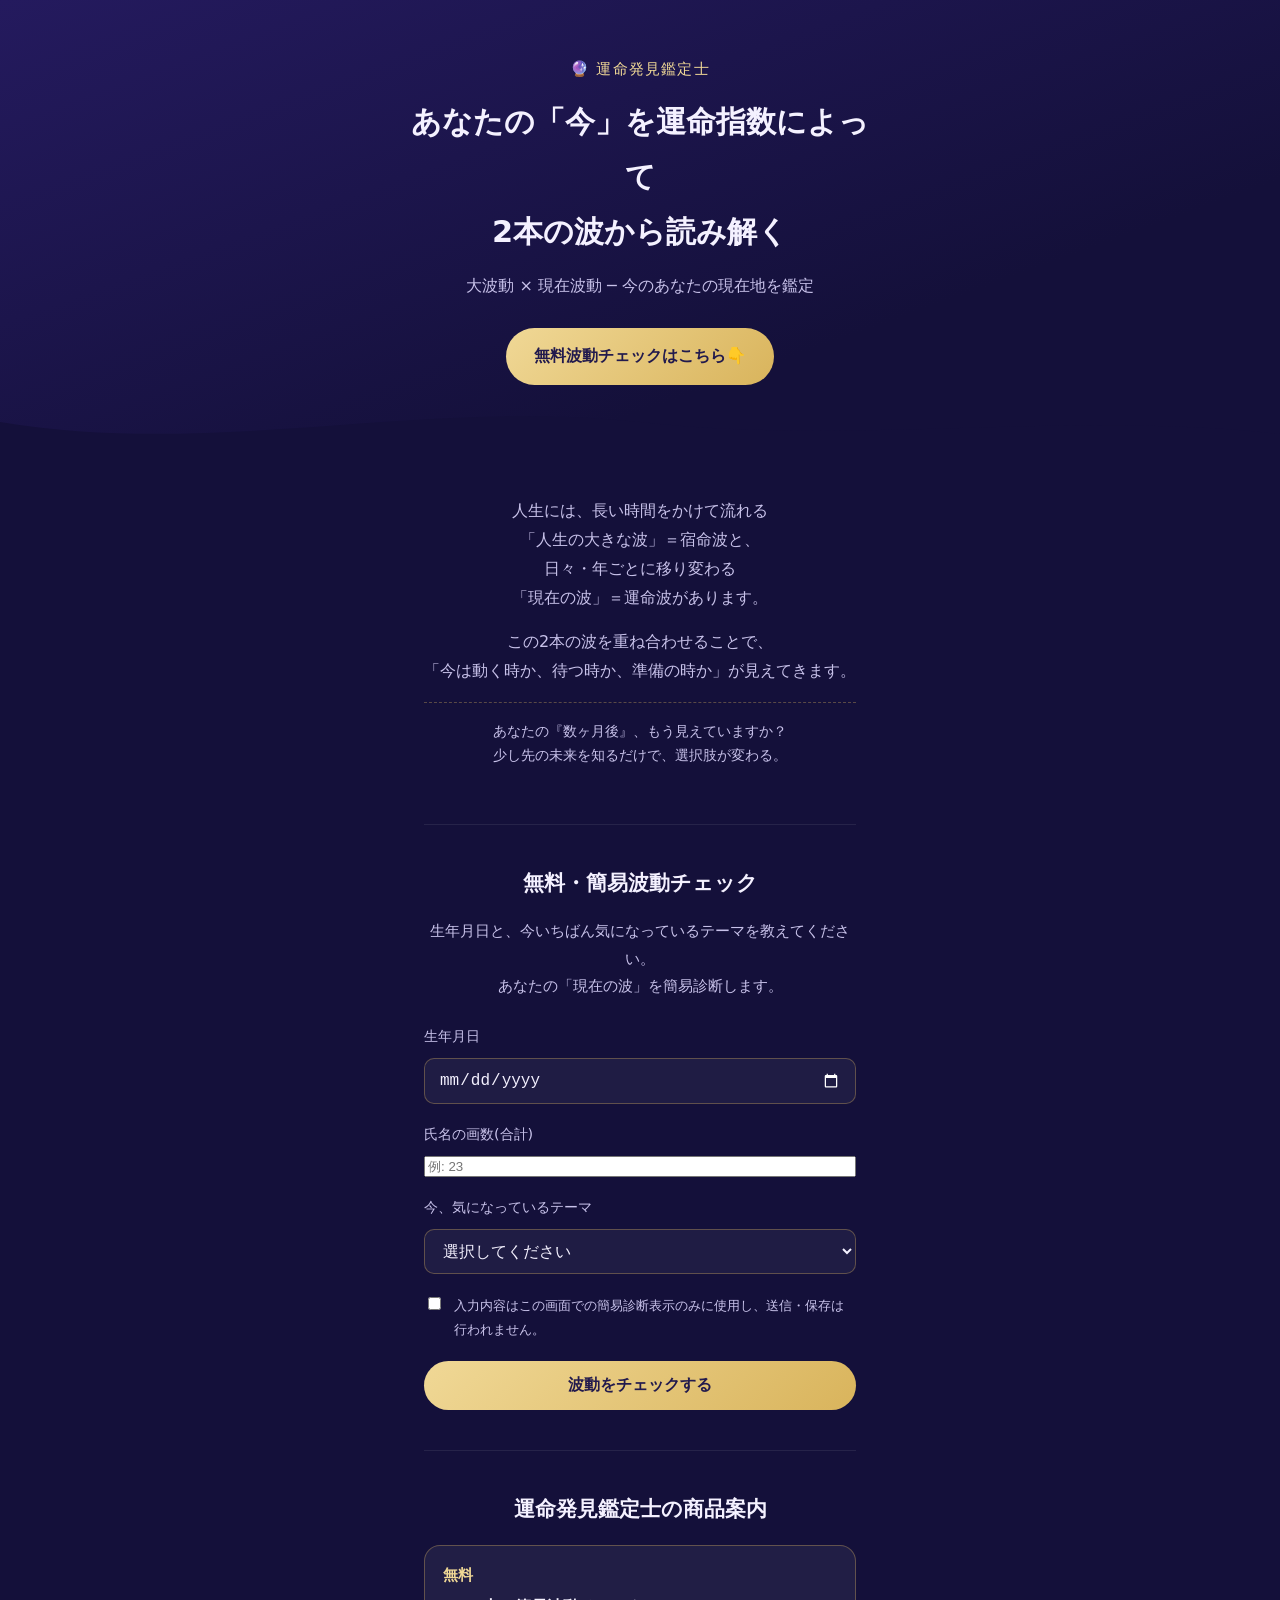
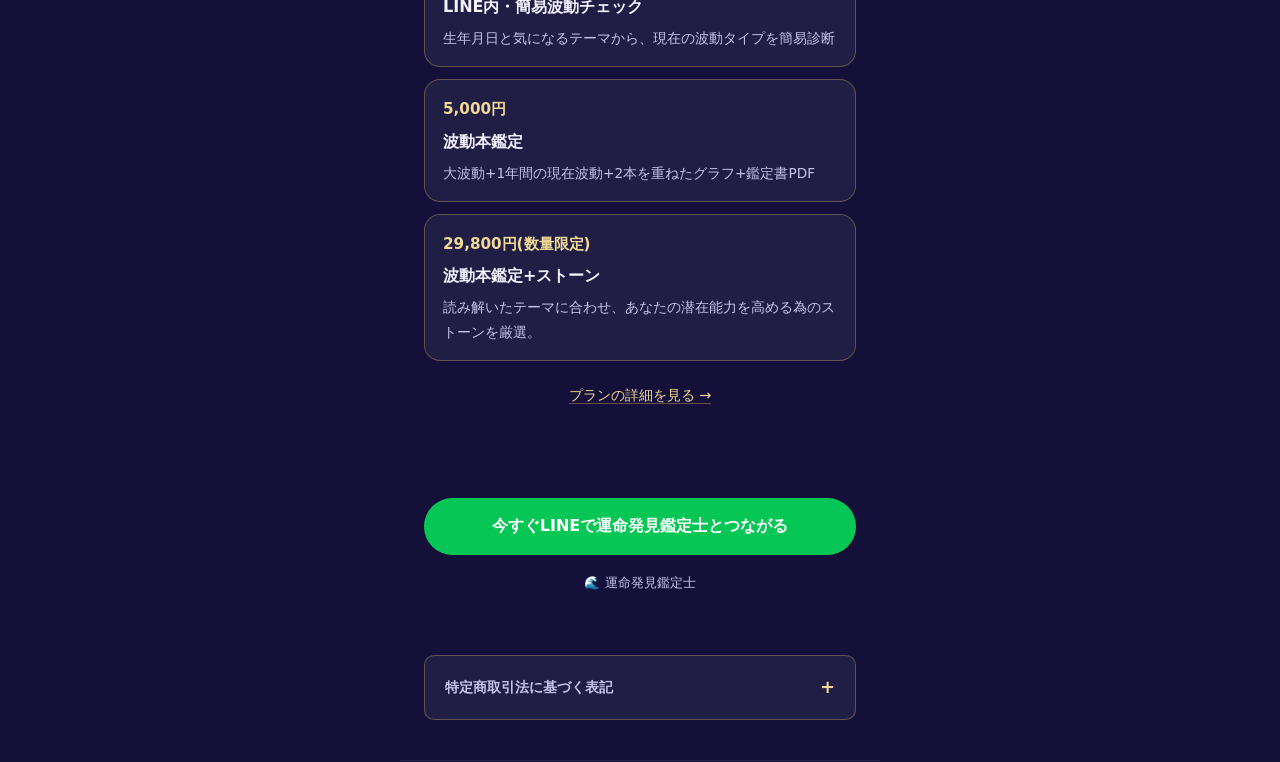
==== web/index.html @ 616922be "ヒーロー見出しに「運命指数によって」を追加 Co-Authored-By: Claude Sonnet 5 <noreply@anthropic.com> Claude-Session: https:" ====
<!DOCTYPE html>
<html lang="ja">
<head>
<meta charset="UTF-8">
<meta name="viewport" content="width=device-width, initial-scale=1, viewport-fit=cover">
<title>運命発見鑑定士 | 無料・簡易波動チェック</title>
<meta name="description" content="あなたの人生には、大きな波と現在の波があります。2本の波を重ねて、今のあなたの現在地とタイミングを読み解く「運命発見鑑定士」。まずは無料の簡易波動チェックから。">
<meta property="og:title" content="運命発見鑑定士 | あなたの「今」を2本の波から読み解く">
<meta property="og:description" content="無料の簡易波動チェックはこちら。生年月日と気になっているテーマを入力するだけ。">
<meta property="og:type" content="website">
<link rel="stylesheet" href="style.css">
</head>
<body>

<header class="hero">
  <div class="hero-inner">
    <p class="eyebrow">🔮 運命発見鑑定士</p>
    <h1>あなたの「今」を運命指数によって<br>2本の波から読み解く</h1>
    <p class="lead">大波動 × 現在波動 ─ 今のあなたの現在地を鑑定</p>
    <a class="btn btn-primary" href="#check">無料波動チェックはこちら👇</a>
  </div>
  <svg class="wave-divider" viewBox="0 0 1440 100" preserveAspectRatio="none" aria-hidden="true">
    <path d="M0,40 C240,100 480,0 720,40 C960,80 1200,20 1440,60 L1440,100 L0,100 Z"></path>
  </svg>
</header>

<main>
  <section class="intro">
    <p>
      人生には、長い時間をかけて流れる<br>
      「人生の大きな波」＝宿命波と、<br>
      日々・年ごとに移り変わる<br>
      「現在の波」＝運命波があります。
    </p>
    <p>
      この2本の波を重ね合わせることで、<br>
      「今は動く時か、待つ時か、準備の時か」が見えてきます。
    </p>
    <p class="policy-note">
      あなたの『数ヶ月後』、もう見えていますか？<br>
      少し先の未来を知るだけで、選択肢が変わる。
    </p>
  </section>

  <section class="check-form" id="check">
    <h2>無料・簡易波動チェック</h2>
    <p class="note">
      生年月日と、今いちばん気になっているテーマを教えてください。<br>
      あなたの「現在の波」を簡易診断します。
    </p>

    <form id="waveForm" novalidate>
      <div class="field">
        <label for="birthdate">生年月日</label>
        <input type="date" id="birthdate" name="birthdate" required>
      </div>

      <div class="field">
        <label for="nameStrokes">氏名の画数(合計)</label>
        <input type="number" id="nameStrokes" name="nameStrokes" min="1" max="99" placeholder="例: 23" required>
      </div>

      <div class="field">
        <label for="theme">今、気になっているテーマ</label>
        <select id="theme" name="theme" required>
          <option value="" disabled selected>選択してください</option>
          <option value="work">仕事</option>
          <option value="money">お金</option>
          <option value="love">恋愛・結婚</option>
          <option value="relationship">人間関係</option>
          <option value="independence">独立・起業</option>
          <option value="health">健康</option>
          <option value="other">その他</option>
        </select>
      </div>

      <label class="consent">
        <input type="checkbox" id="consent" required>
        <span>入力内容はこの画面での簡易診断表示のみに使用し、送信・保存は行われません。</span>
      </label>

      <button type="submit" class="btn btn-primary btn-block">波動をチェックする</button>
    </form>

    <p class="error" id="formError" role="alert" hidden>生年月日・氏名の画数の入力とチェック欄の同意をお願いします。</p>
  </section>

  <section class="result" id="result" hidden aria-live="polite">
    <p class="result-eyebrow">あなたは現在</p>
    <h2 id="resultType">—</h2>
    <p class="result-eyebrow">の影響が強く出ています</p>
    <p id="resultDesc" class="result-desc"></p>
    <p id="resultTheme" class="result-theme"></p>

    <p class="disclaimer">
      これは簡易診断です。未来を断定するものではなく、あくまで現在地を考えるための目安としてご活用ください。<br>
      「人生の大きな波」と「現在の波」を重ねた本格鑑定は、LINEでご案内しています。
    </p>

    <a class="btn btn-line" id="lineCtaResult" href="https://lin.ee/XP9l7Ii" target="_blank" rel="noopener">
      LINEで本鑑定を見る・友だち追加
    </a>
  </section>

  <section class="steps">
    <h2>運命発見鑑定士の商品案内</h2>
    <ol class="step-list">
      <li>
        <span class="step-price">無料</span>
        <span class="step-title">LINE内・簡易波動チェック</span>
        <span class="step-desc">生年月日と気になるテーマから、現在の波動タイプを簡易診断</span>
      </li>
      <li>
        <span class="step-price">5,000円</span>
        <span class="step-title">波動本鑑定</span>
        <span class="step-desc">大波動+1年間の現在波動+2本を重ねたグラフ+鑑定書PDF</span>
      </li>
      <li>
        <span class="step-price">29,800円(数量限定)</span>
        <span class="step-title">波動本鑑定+ストーン</span>
        <span class="step-desc">読み解いたテーマに合わせ、あなたの潜在能力を高める為のストーンを厳選。</span>
      </li>
    </ol>
    <p class="steps-more"><a href="plans.html">プランの詳細を見る →</a></p>
  </section>
</main>

<footer>
  <a class="btn btn-line btn-block" href="https://lin.ee/XP9l7Ii" target="_blank" rel="noopener">
    今すぐLINEで運命発見鑑定士とつながる
  </a>
  <p class="copyright">🌊 運命発見鑑定士</p>
</footer>

<!-- ===== 特定商取引法に基づく表記 ===== -->
<section class="legal-notice" id="tokushoho">
  <details class="legal-details">
    <summary>特定商取引法に基づく表記</summary>
    <dl class="legal-list">
      <div class="legal-row">
        <dt>販売事業者</dt>
        <dd>運命発見鑑定士 長尾頼昭(運営統括責任者)</dd>
      </div>
      <div class="legal-row">
        <dt>所在地</dt>
        <dd>〒107-0062 東京都港区南青山3丁目1番36号 青山丸竹ビル6F</dd>
      </div>
      <div class="legal-row">
        <dt>運営統括責任者</dt>
        <dd>長尾 頼昭</dd>
      </div>
      <div class="legal-row">
        <dt>電話番号</dt>
        <dd>請求があった場合に遅滞なく開示いたします。</dd>
      </div>
      <div class="legal-row">
        <dt>メールアドレス</dt>
        <dd>ardeur3695@gmail.com</dd>
      </div>
      <div class="legal-row">
        <dt>販売価格</dt>
        <dd>各商品ページに記載(表示価格は消費税込み)</dd>
      </div>
      <div class="legal-row">
        <dt>商品代金以外の必要料金</dt>
        <dd>銀行振込手数料(振込の場合)、インターネット接続料金その他の通信料金はお客様のご負担となります。</dd>
      </div>
      <div class="legal-row">
        <dt>お支払い方法</dt>
        <dd>クレジットカード決済、銀行振込 など</dd>
      </div>
      <div class="legal-row">
        <dt>引渡し時期</dt>
        <dd>決済完了後、または個別鑑定・ストーンの手配完了後、準備でき次第順次提供いたします。</dd>
      </div>
      <div class="legal-row">
        <dt>返品・キャンセルについて</dt>
        <dd>デジタルコンテンツおよびオーダーメイドの個別鑑定・ストーンの性質上、購入後のキャンセル・返品・返金はお受けしておりません。</dd>
      </div>
      <div class="legal-row">
        <dt>効果に関する注意事項</dt>
        <dd>
          本サービス(鑑定・ストーン等)は、統計学・占術等を参考にした独自のメソッドに基づくものであり、効果・効能を保証するものではありません。<br><br>
          鑑定結果やストーンの効果には個人差があり、すべての方に同じ結果や変化を保証するものではございません。<br><br>
          本サービスは医療行為、法律相談、投資助言等の専門的な助言に代わるものではなく、健康・金銭・人間関係等に関する重要な意思決定は、必ずご自身の判断と責任において行っていただきますようお願いいたします。
        </dd>
      </div>
    </dl>
  </details>
</section>

<script src="script.js"></script>
</body>
</html>
---- web/style.css ----
:root {
  --color-bg-deep: #14103a;
  --color-bg-mid: #241a5e;
  --color-gold: #d9b45c;
  --color-gold-light: #f0d896;
  --color-text: #f4f1ff;
  --color-text-dim: #c8c2ea;
  --color-line: #06c755;
  --color-card: rgba(255, 255, 255, 0.06);
  --color-card-border: rgba(217, 180, 92, 0.35);
  --radius: 16px;
  --max-width: 480px;
  font-size: 16px;
}

* {
  box-sizing: border-box;
}

body {
  margin: 0;
  font-family: "Hiragino Sans", "Yu Gothic", "Noto Sans JP", system-ui, sans-serif;
  background: var(--color-bg-deep);
  color: var(--color-text);
  line-height: 1.8;
}

img, svg {
  max-width: 100%;
  display: block;
}

/* ---------- Hero ---------- */

.hero {
  position: relative;
  background: linear-gradient(160deg, var(--color-bg-mid) 0%, var(--color-bg-deep) 70%);
  padding: 56px 24px 72px;
  text-align: center;
  overflow: hidden;
}

.hero-inner {
  max-width: var(--max-width);
  margin: 0 auto;
}

.eyebrow {
  letter-spacing: 0.08em;
  color: var(--color-gold-light);
  font-size: 0.95rem;
  margin: 0 0 12px;
}

.hero h1 {
  font-size: 1.9rem;
  margin: 0 0 12px;
  font-weight: 700;
}

.hero .lead {
  color: var(--color-text-dim);
  margin: 0 0 28px;
  font-size: 1rem;
}

.wave-divider {
  position: absolute;
  bottom: -1px;
  left: 0;
  width: 100%;
  height: 60px;
  fill: var(--color-bg-deep);
}

/* ---------- Buttons ---------- */

.btn {
  display: inline-block;
  padding: 14px 28px;
  border-radius: 999px;
  font-weight: 600;
  text-decoration: none;
  border: none;
  cursor: pointer;
  font-size: 1rem;
  transition: transform 0.15s ease, opacity 0.15s ease;
}

.btn:active {
  transform: scale(0.97);
}

.btn-block {
  display: block;
  width: 100%;
  text-align: center;
}

.btn-primary {
  background: linear-gradient(135deg, var(--color-gold-light), var(--color-gold));
  color: #221a4d;
}

.btn-line {
  background: var(--color-line);
  color: #fff;
}

/* ---------- Sections (shared) ---------- */

main {
  max-width: var(--max-width);
  margin: 0 auto;
  padding: 0 24px;
}

section {
  padding: 40px 0;
  border-bottom: 1px solid rgba(255, 255, 255, 0.08);
}

section:last-child {
  border-bottom: none;
}

h2 {
  font-size: 1.3rem;
  margin: 0 0 16px;
  text-align: center;
}

.intro p {
  text-align: center;
  color: var(--color-text-dim);
  margin: 0 0 16px;
}

.policy-note {
  margin-top: 24px;
  font-size: 0.85rem;
  color: var(--color-gold-light);
  text-align: center;
  border-top: 1px dashed var(--color-card-border);
  padding-top: 16px;
}

/* ---------- Form ---------- */

.check-form .note {
  text-align: center;
  color: var(--color-text-dim);
  font-size: 0.95rem;
  margin-bottom: 24px;
}

.field {
  margin-bottom: 18px;
  display: flex;
  flex-direction: column;
  gap: 8px;
}

label {
  font-size: 0.9rem;
  color: var(--color-text-dim);
}

input[type="date"],
select {
  padding: 12px 14px;
  border-radius: 10px;
  border: 1px solid var(--color-card-border);
  background: rgba(255, 255, 255, 0.05);
  color: var(--color-text);
  font-size: 1rem;
  width: 100%;
}

input[type="date"]::-webkit-calendar-picker-indicator {
  filter: invert(1);
}

.consent {
  display: flex;
  align-items: flex-start;
  gap: 10px;
  font-size: 0.82rem;
  color: var(--color-text-dim);
  margin: 20px 0;
}

.consent input {
  margin-top: 3px;
}

.error {
  color: #ff9d9d;
  text-align: center;
  font-size: 0.85rem;
  margin-top: 12px;
}

/* ---------- Result ---------- */

.result {
  text-align: center;
  background: var(--color-card);
  border: 1px solid var(--color-card-border);
  border-radius: var(--radius);
  padding: 32px 20px;
}

.result-eyebrow {
  margin: 0;
  color: var(--color-text-dim);
  font-size: 0.95rem;
}

#resultType {
  margin: 4px 0;
  font-size: 2rem;
  color: var(--color-gold-light);
}

.result-desc {
  color: var(--color-text);
  margin: 16px 0;
}

.result-theme {
  color: var(--color-text-dim);
  font-size: 0.9rem;
  margin-bottom: 20px;
}

.disclaimer {
  font-size: 0.8rem;
  color: var(--color-text-dim);
  margin: 20px 0 24px;
  text-align: left;
}

/* ---------- Product steps ---------- */

.step-list {
  list-style: none;
  margin: 0;
  padding: 0;
  display: flex;
  flex-direction: column;
  gap: 12px;
}

.step-list li {
  background: var(--color-card);
  border: 1px solid var(--color-card-border);
  border-radius: var(--radius);
  padding: 16px 18px;
  display: flex;
  flex-direction: column;
  gap: 4px;
}

.step-price {
  color: var(--color-gold-light);
  font-weight: 700;
  font-size: 0.95rem;
}

.step-title {
  font-weight: 600;
}

.step-desc {
  color: var(--color-text-dim);
  font-size: 0.85rem;
}

.steps-more {
  text-align: center;
  margin-top: 20px;
}

.steps-more a {
  color: var(--color-gold-light);
  text-decoration: none;
  font-size: 0.9rem;
  border-bottom: 1px solid rgba(217, 180, 92, 0.4);
}

/* ---------- Footer ---------- */

footer {
  max-width: var(--max-width);
  margin: 0 auto;
  padding: 32px 24px 48px;
  text-align: center;
}

.copyright {
  margin-top: 16px;
  color: var(--color-text-dim);
  font-size: 0.8rem;
}

/* ---------- Legal Notice (特定商取引法に基づく表記) ---------- */

.legal-notice {
  max-width: var(--max-width);
  margin: 0 auto;
  padding: 0 24px 40px;
}

.legal-details {
  background: var(--color-card);
  border: 1px solid var(--color-card-border);
  border-radius: 10px;
  padding: 16px 20px;
}

.legal-details summary {
  cursor: pointer;
  font-weight: 700;
  font-size: 0.85rem;
  list-style: none;
  color: var(--color-text-dim);
  display: flex;
  justify-content: space-between;
  align-items: center;
}

.legal-details summary::-webkit-details-marker {
  display: none;
}

.legal-details summary::after {
  content: "+";
  color: var(--color-gold-light);
  font-size: 1.1rem;
  margin-left: 12px;
  transition: transform 0.2s ease;
}

.legal-details[open] summary::after {
  transform: rotate(45deg);
}

.legal-list {
  margin: 16px 0 0;
  border-top: 1px dashed var(--color-card-border);
  padding-top: 16px;
}

.legal-row {
  padding: 8px 0;
  font-size: 0.8rem;
}

.legal-row + .legal-row {
  border-top: 1px solid rgba(255, 255, 255, 0.06);
}

.legal-row dt {
  color: var(--color-gold-light);
  font-weight: 700;
  margin-bottom: 2px;
}

.legal-row dd {
  margin: 0;
  color: var(--color-text-dim);
}

/* ---------- Dark/light aware (page is intentionally single dark theme) ---------- */
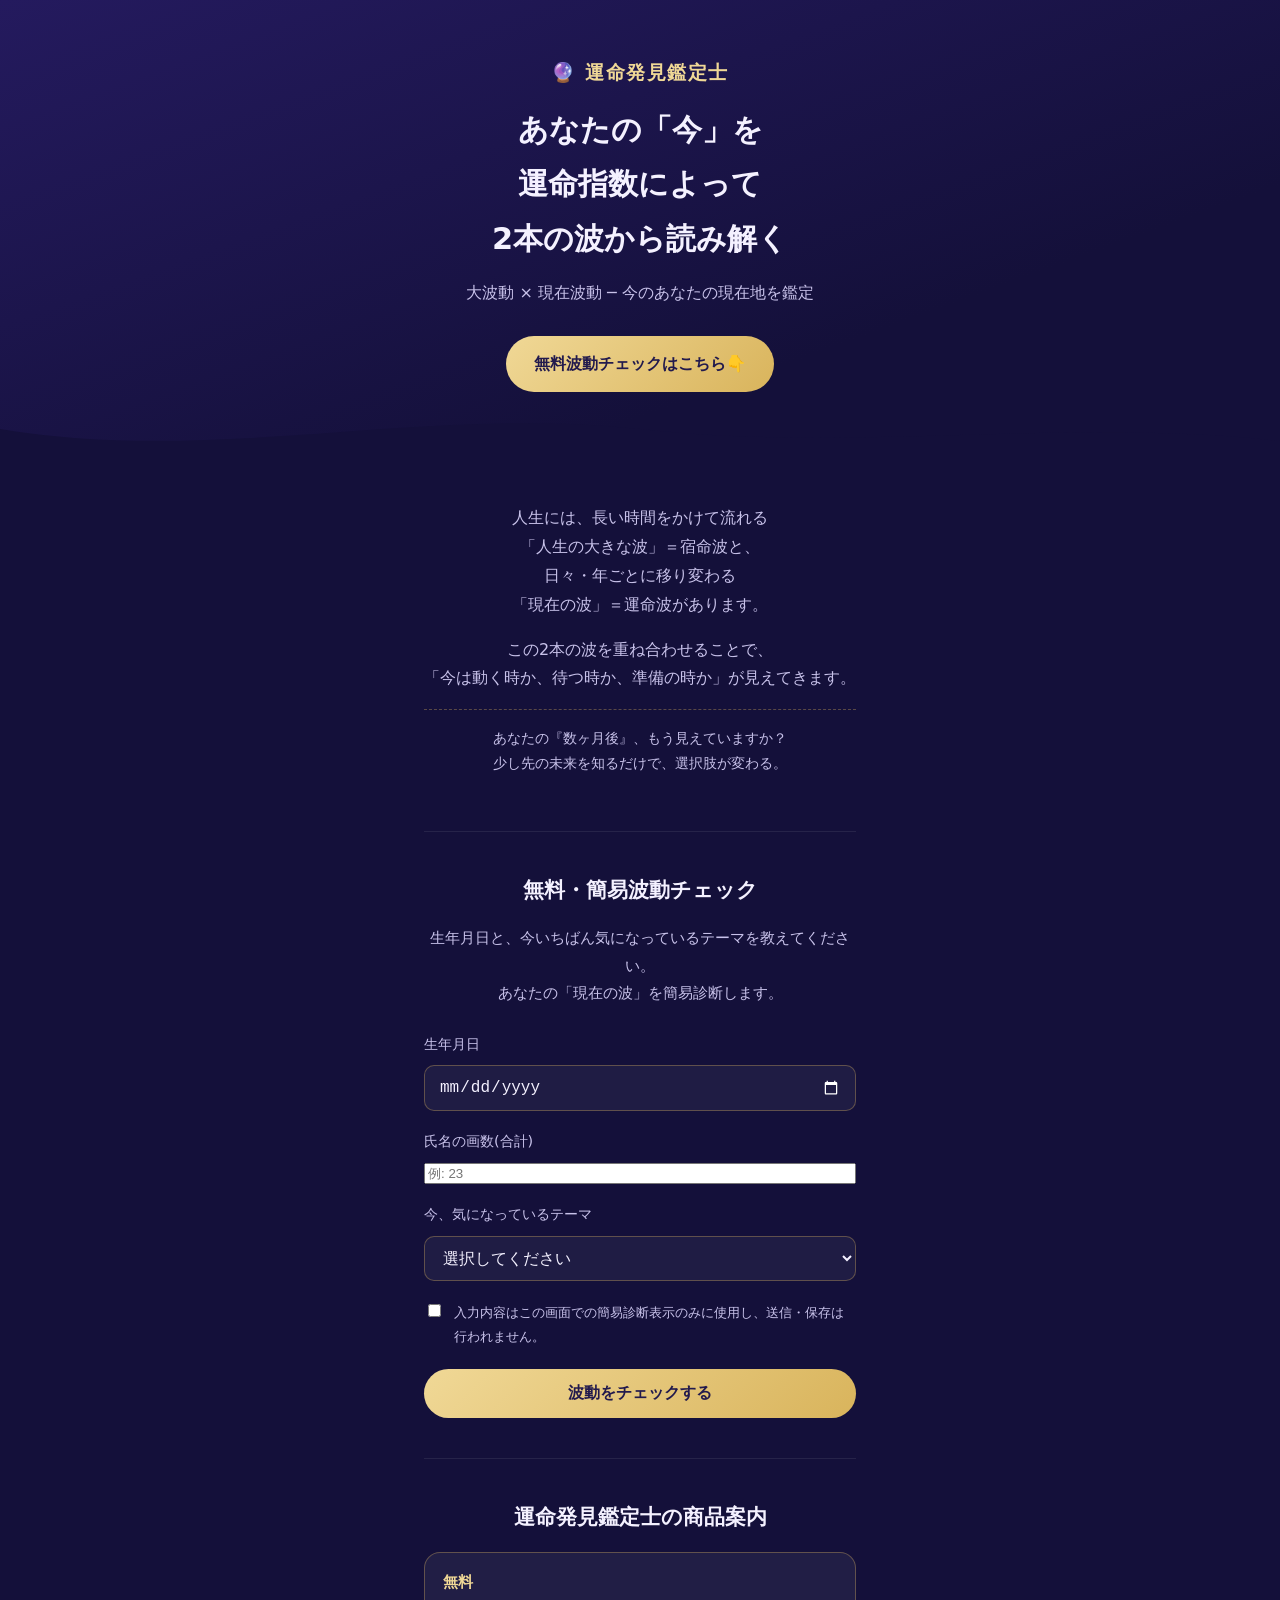
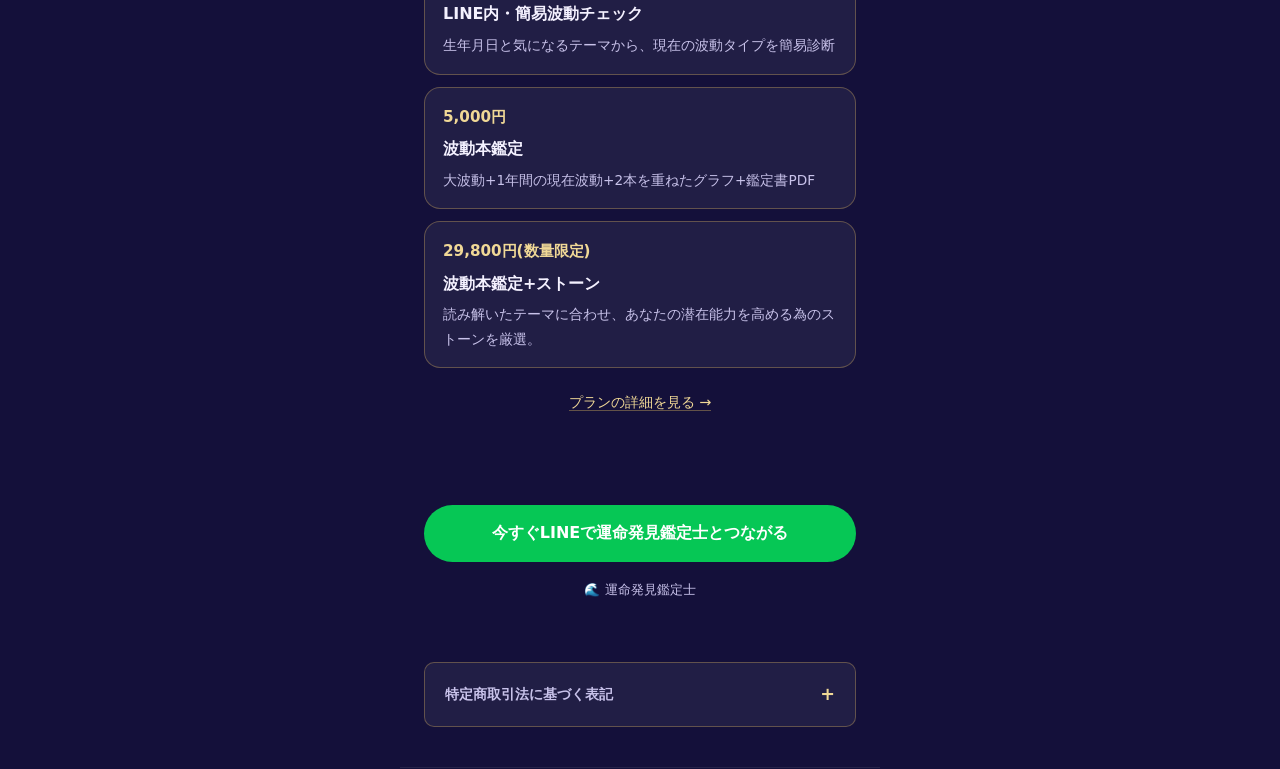
==== commit f4976b76: "見出しの視認性向上: eyebrowを拡大し、h1の改行を文字数バランスで調整 Co-Authored-By: Claude Sonnet 5 <noreply@anthropic.com> Clau" ====
--- a/web/index.html
+++ b/web/index.html
@@ -15,7 +15,7 @@
 <header class="hero">
   <div class="hero-inner">
     <p class="eyebrow">🔮 運命発見鑑定士</p>
-    <h1>あなたの「今」を運命指数によって<br>2本の波から読み解く</h1>
+    <h1>あなたの「今」を<br>運命指数によって<br>2本の波から読み解く</h1>
     <p class="lead">大波動 × 現在波動 ─ 今のあなたの現在地を鑑定</p>
     <a class="btn btn-primary" href="#check">無料波動チェックはこちら👇</a>
   </div>
--- a/web/style.css
+++ b/web/style.css
@@ -48,7 +48,8 @@
 .eyebrow {
   letter-spacing: 0.08em;
   color: var(--color-gold-light);
-  font-size: 0.95rem;
+  font-size: 1.2rem;
+  font-weight: 700;
   margin: 0 0 12px;
 }
 
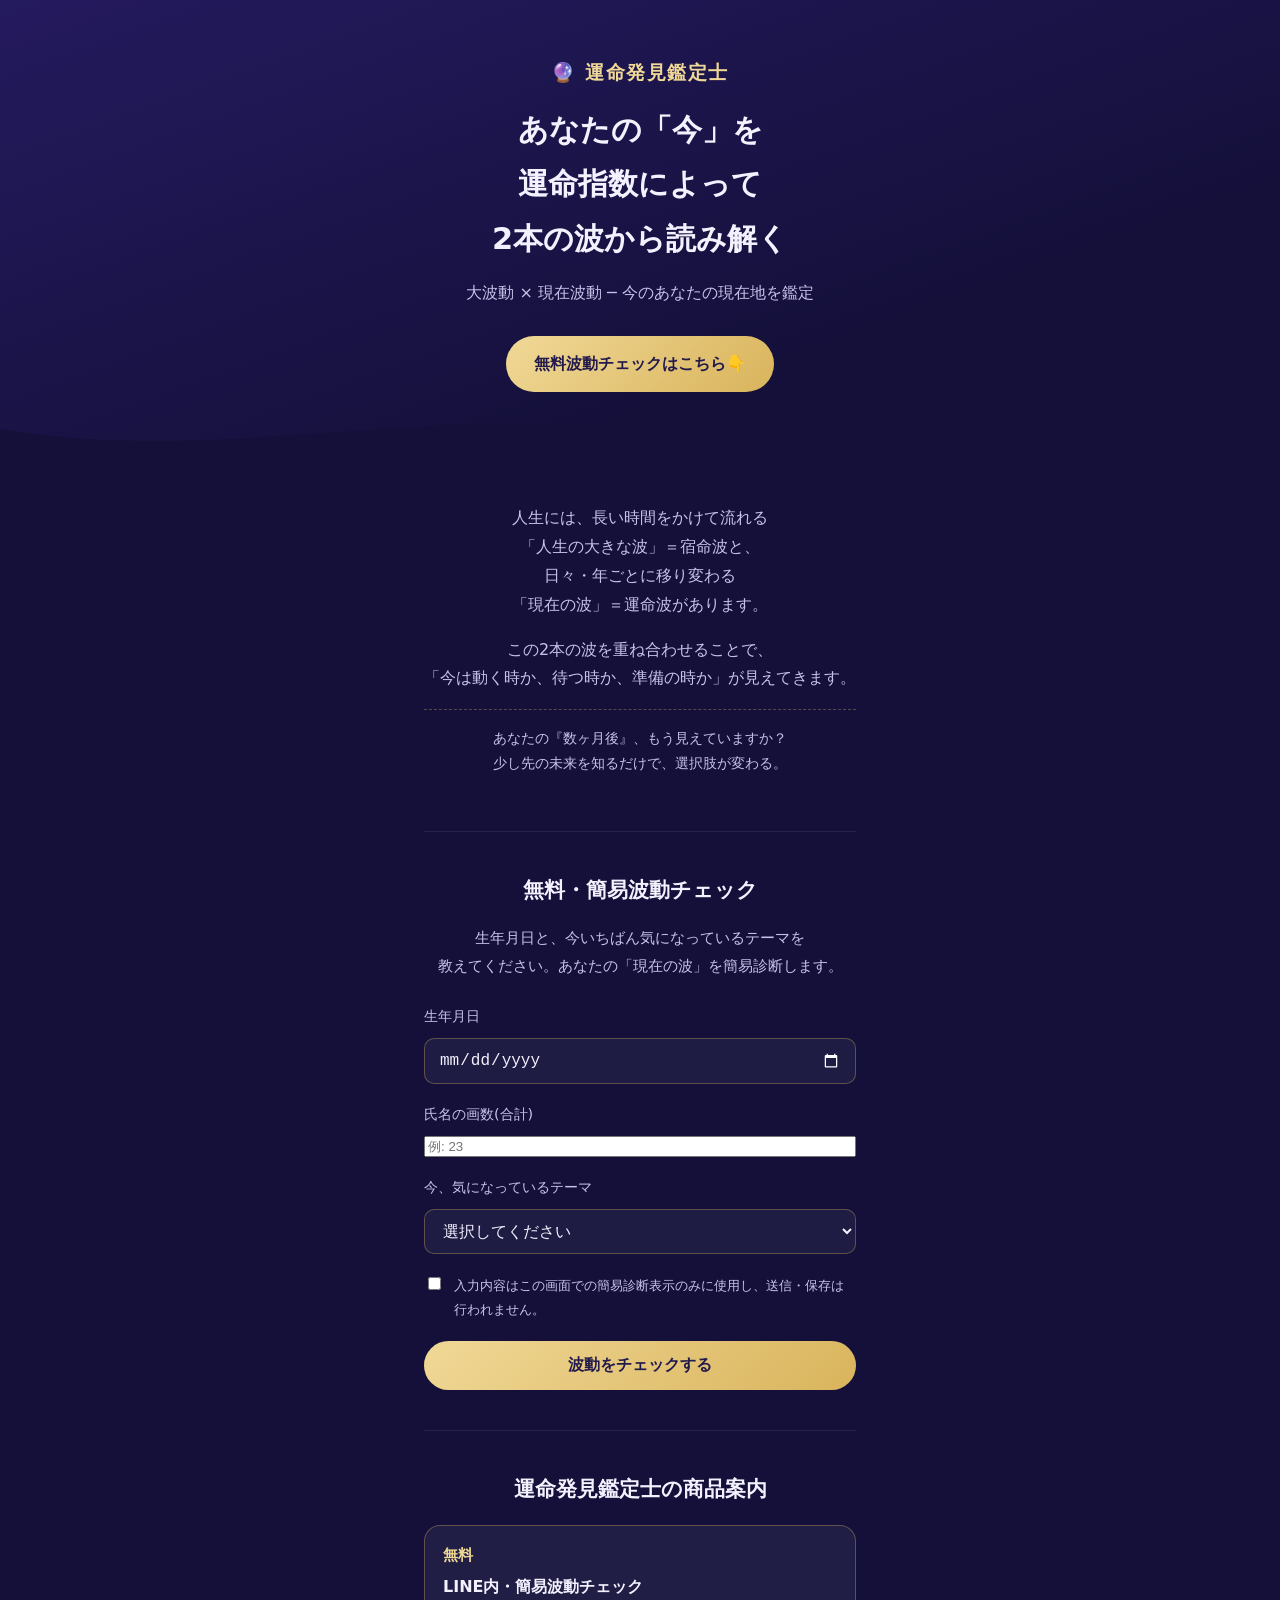
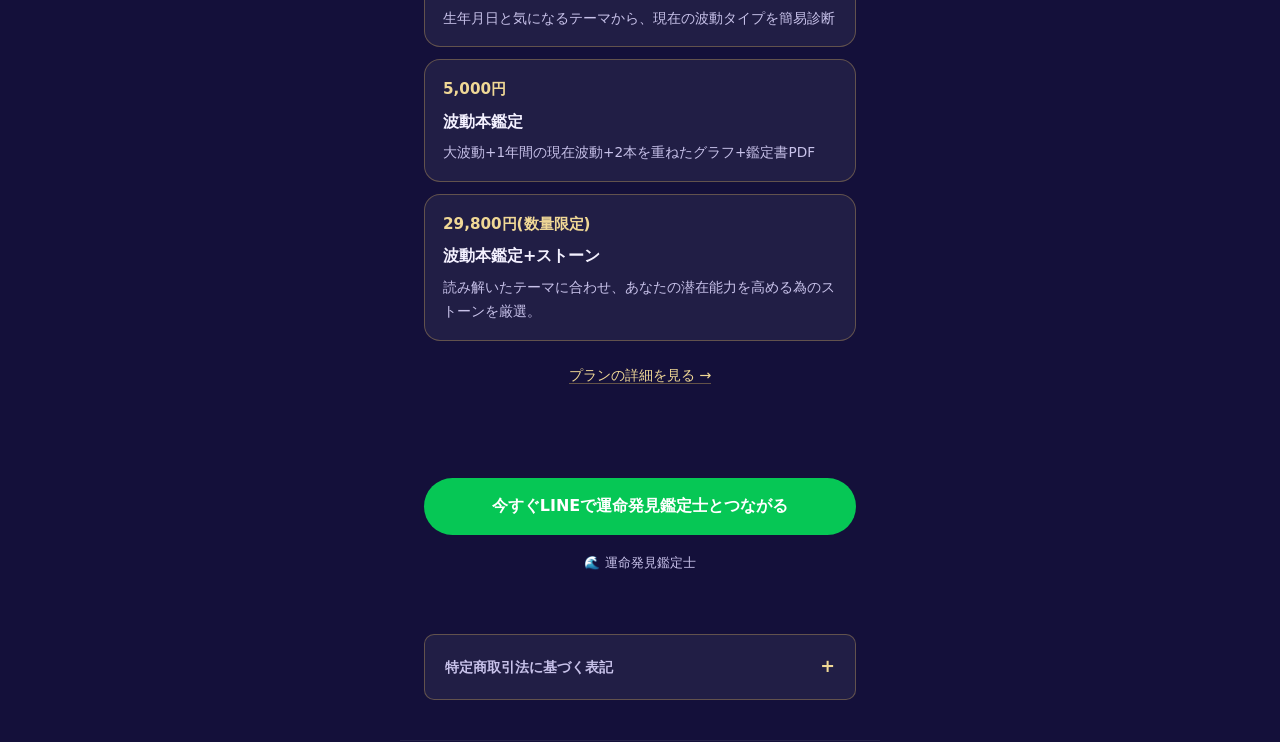
==== commit 9558a6c2: "簡易チェックフォームの注意文の改行位置を調整し文字数を揃える Co-Authored-By: Claude Sonnet 5 <noreply@anthropic.com> Claude-Sessio" ====
--- a/web/index.html
+++ b/web/index.html
@@ -45,8 +45,8 @@
   <section class="check-form" id="check">
     <h2>無料・簡易波動チェック</h2>
     <p class="note">
-      生年月日と、今いちばん気になっているテーマを教えてください。<br>
-      あなたの「現在の波」を簡易診断します。
+      生年月日と、今いちばん気になっているテーマを<br>
+      教えてください。あなたの「現在の波」を簡易診断します。
     </p>
 
     <form id="waveForm" novalidate>
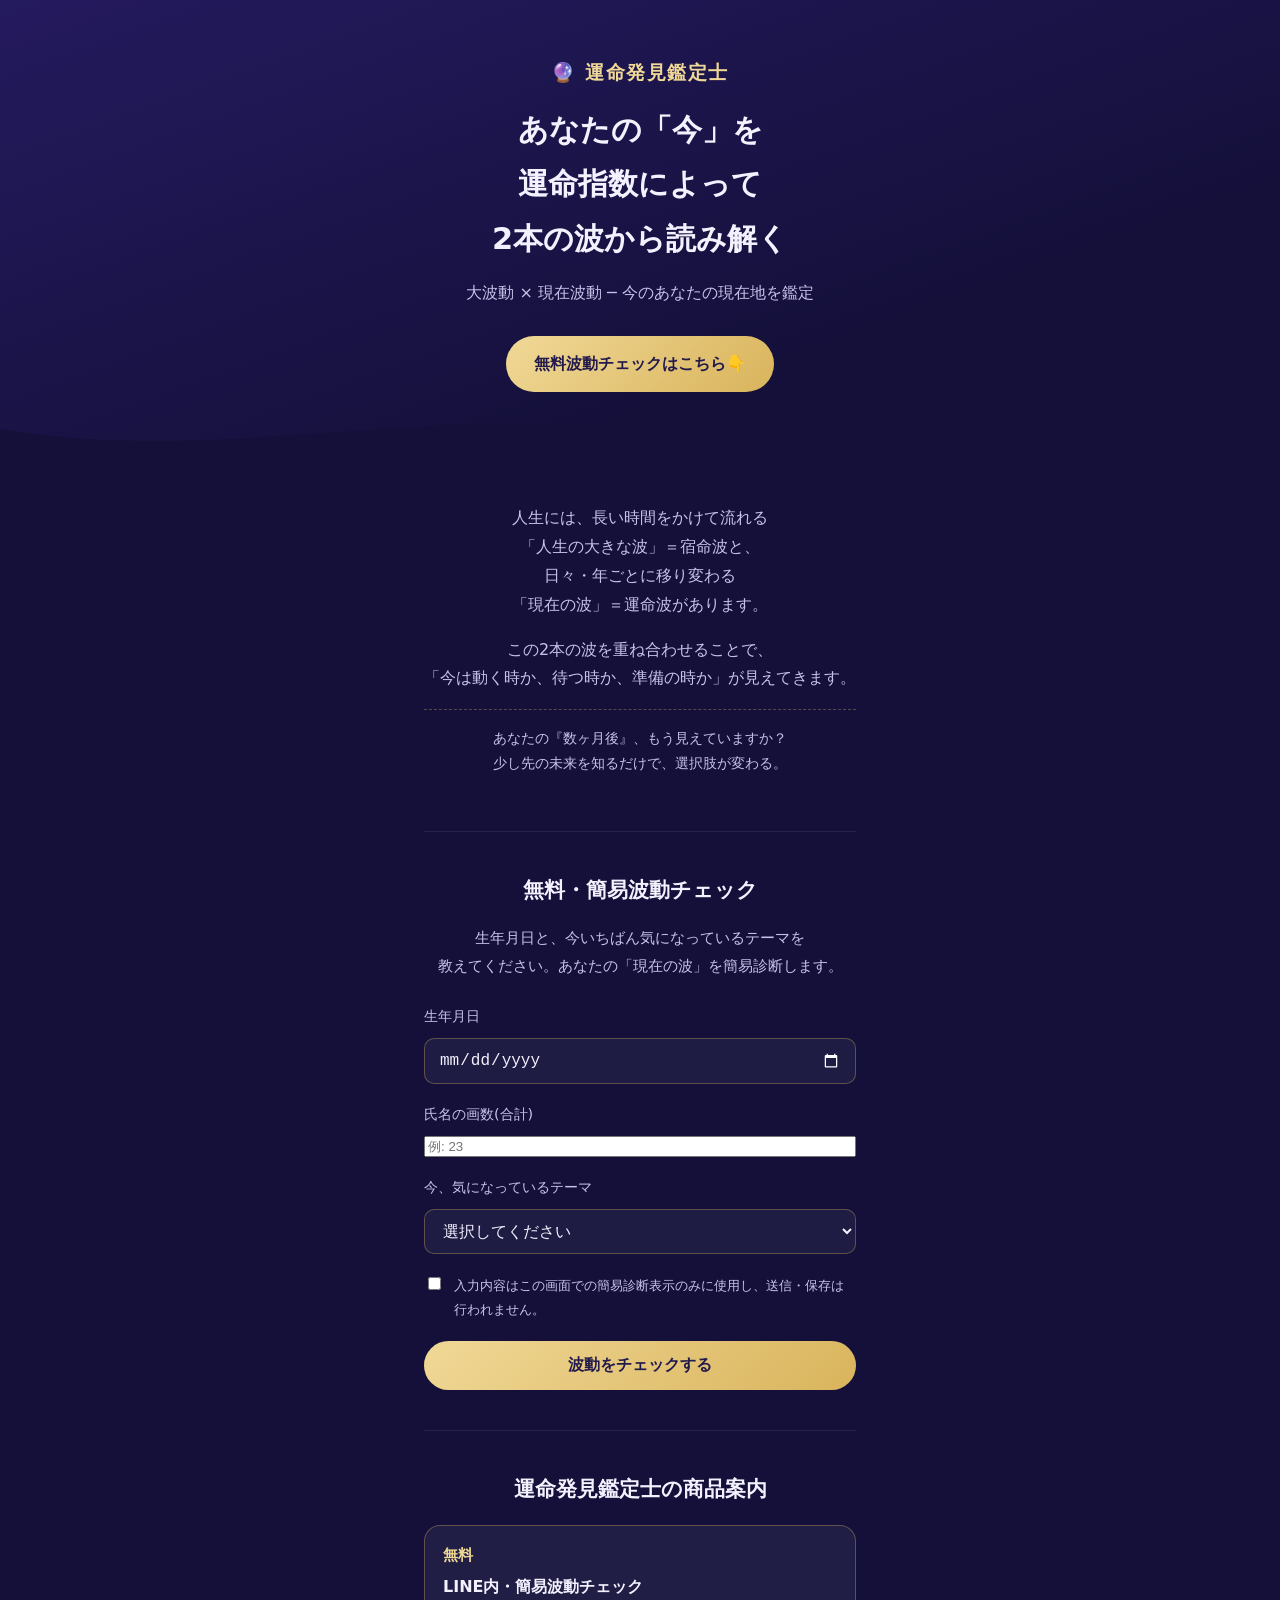
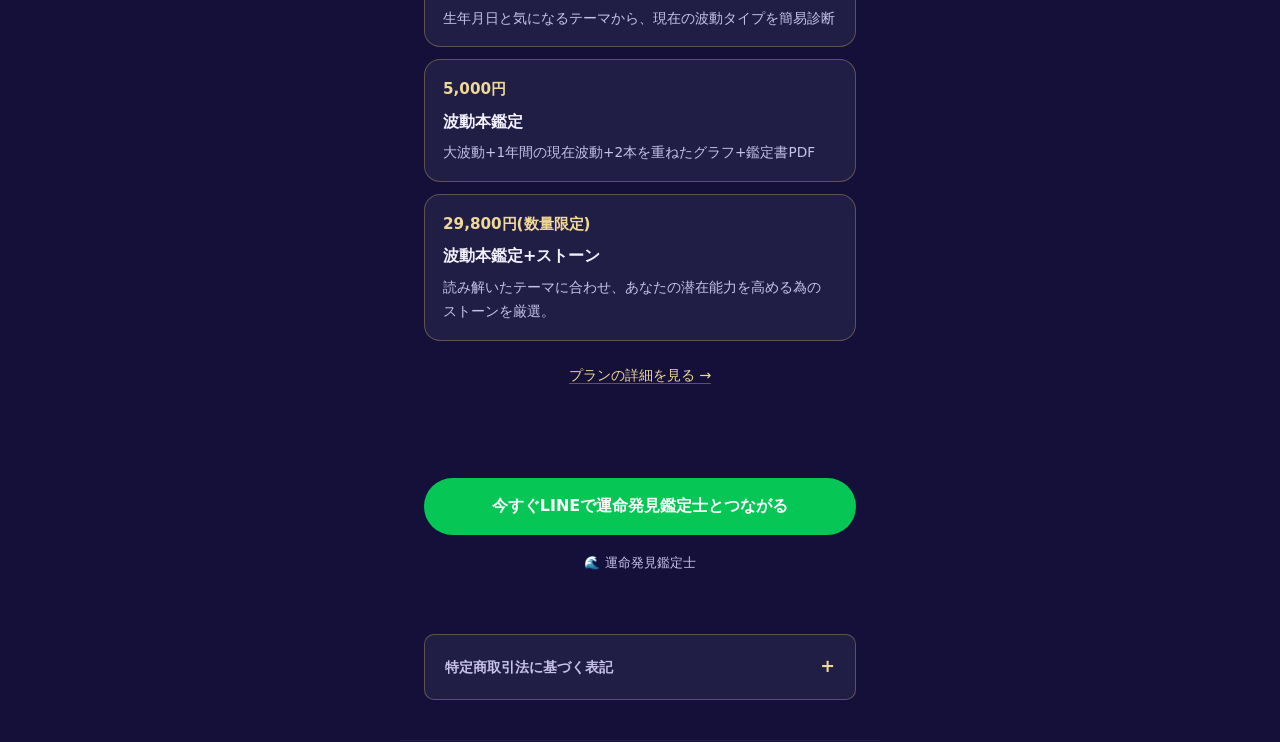
==== commit 1530eb87: "モバイル表示でのテキスト孤立改行を修正 カタカナ語(ストーン・ブレスレット)や文末の短い節(です。/ございます。等)が 行末で1〜2文字だけ孤立して折り返される不具合を、対象箇所をnowrapのspa" ====
--- a/web/index.html
+++ b/web/index.html
@@ -118,7 +118,7 @@
       <li>
         <span class="step-price">29,800円(数量限定)</span>
         <span class="step-title">波動本鑑定+ストーン</span>
-        <span class="step-desc">読み解いたテーマに合わせ、あなたの潜在能力を高める為のストーンを厳選。</span>
+        <span class="step-desc">読み解いたテーマに合わせ、あなたの潜在能力を高める為の<span class="nowrap">ストーン</span>を厳選。</span>
       </li>
     </ol>
     <p class="steps-more"><a href="plans.html">プランの詳細を見る →</a></p>
--- a/web/style.css
+++ b/web/style.css
@@ -278,6 +278,10 @@
   font-size: 0.85rem;
 }
 
+.nowrap {
+  white-space: nowrap;
+}
+
 .steps-more {
   text-align: center;
   margin-top: 20px;
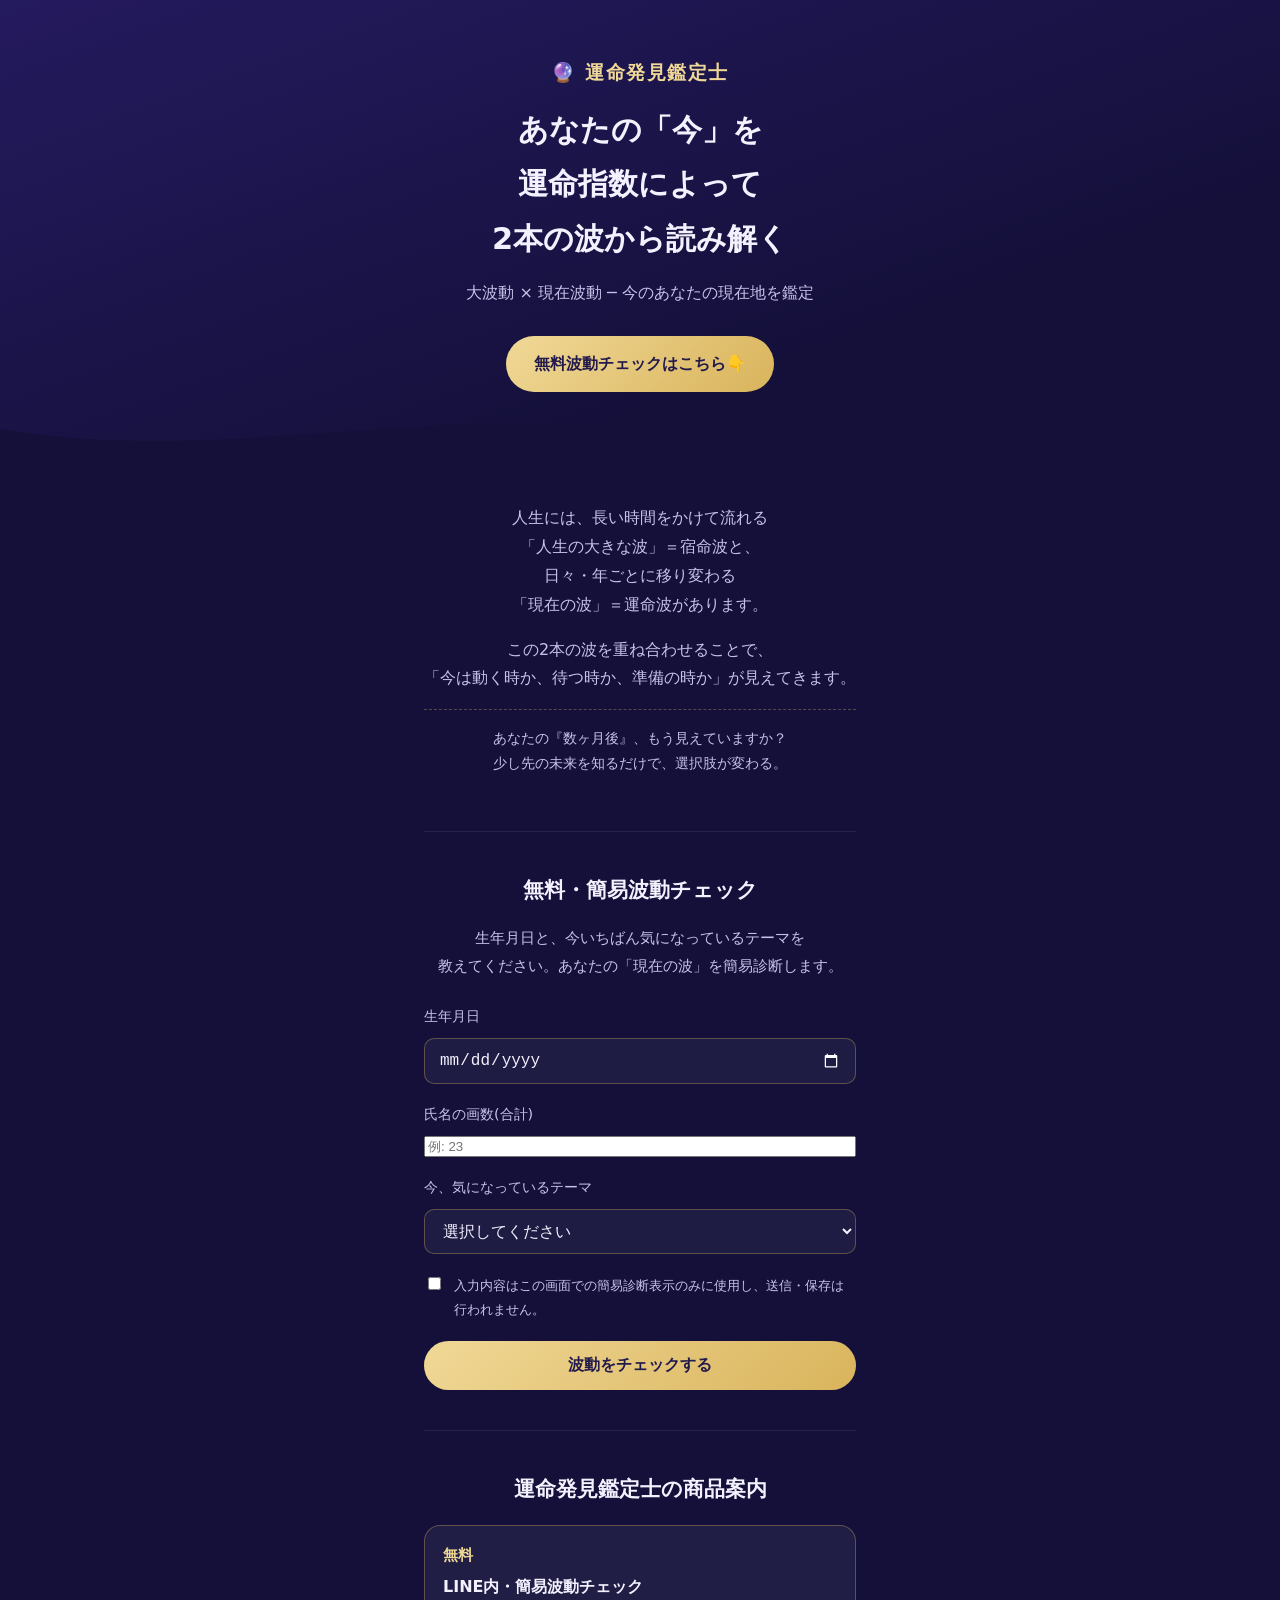
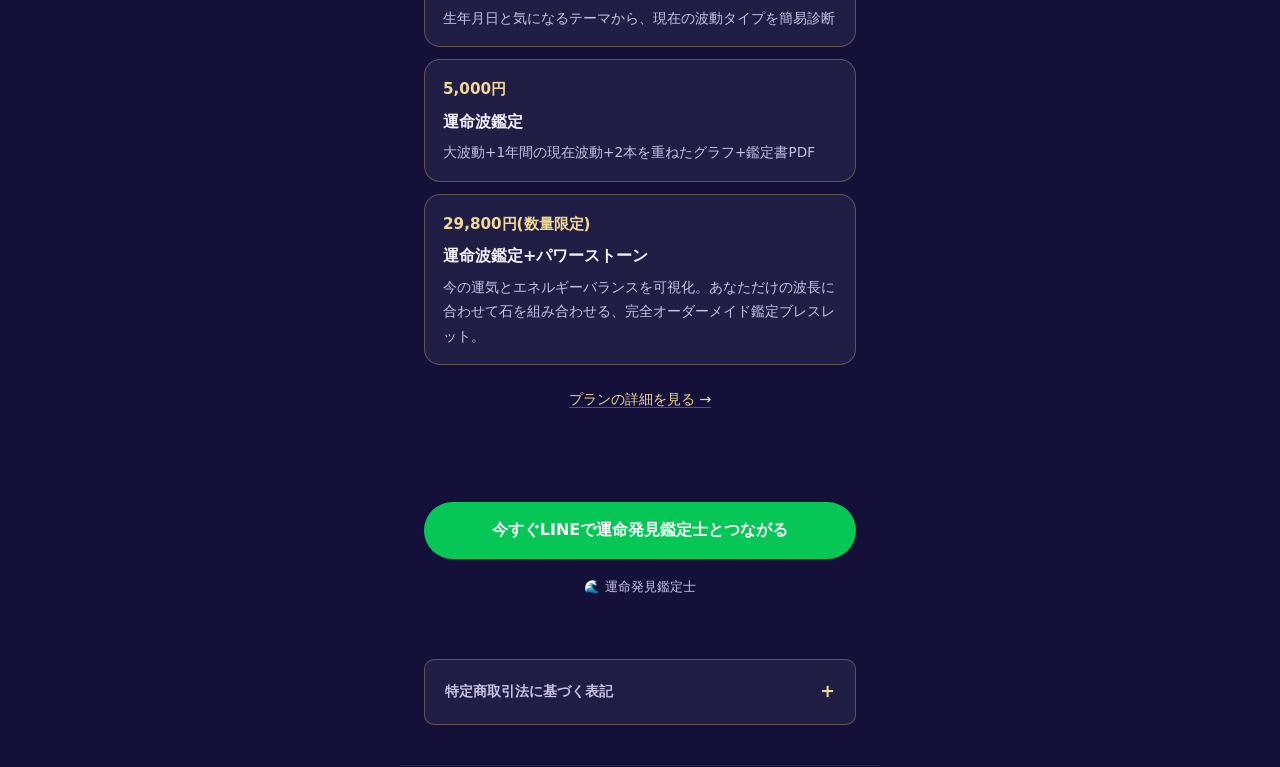
==== commit c9410605: "LPの商品名・コピーを運命波鑑定+パワーストーンに統一 商品名を「波動本鑑定+ストーン」から「運命波鑑定+パワーストーン」に変更し、 訴求内容を厳選ストーンの説明から完全オーダーメイド鑑定ブレスレット" ====
--- a/web/index.html
+++ b/web/index.html
@@ -112,13 +112,13 @@
       </li>
       <li>
         <span class="step-price">5,000円</span>
-        <span class="step-title">波動本鑑定</span>
+        <span class="step-title">運命波鑑定</span>
         <span class="step-desc">大波動+1年間の現在波動+2本を重ねたグラフ+鑑定書PDF</span>
       </li>
       <li>
         <span class="step-price">29,800円(数量限定)</span>
-        <span class="step-title">波動本鑑定+ストーン</span>
-        <span class="step-desc">読み解いたテーマに合わせ、あなたの潜在能力を高める為の<span class="nowrap">ストーン</span>を厳選。</span>
+        <span class="step-title">運命波鑑定+パワーストーン</span>
+        <span class="step-desc">今の運気とエネルギーバランスを可視化。あなただけの波長に合わせて石を組み合わせる、完全オーダーメイド鑑定ブレスレット。</span>
       </li>
     </ol>
     <p class="steps-more"><a href="plans.html">プランの詳細を見る →</a></p>
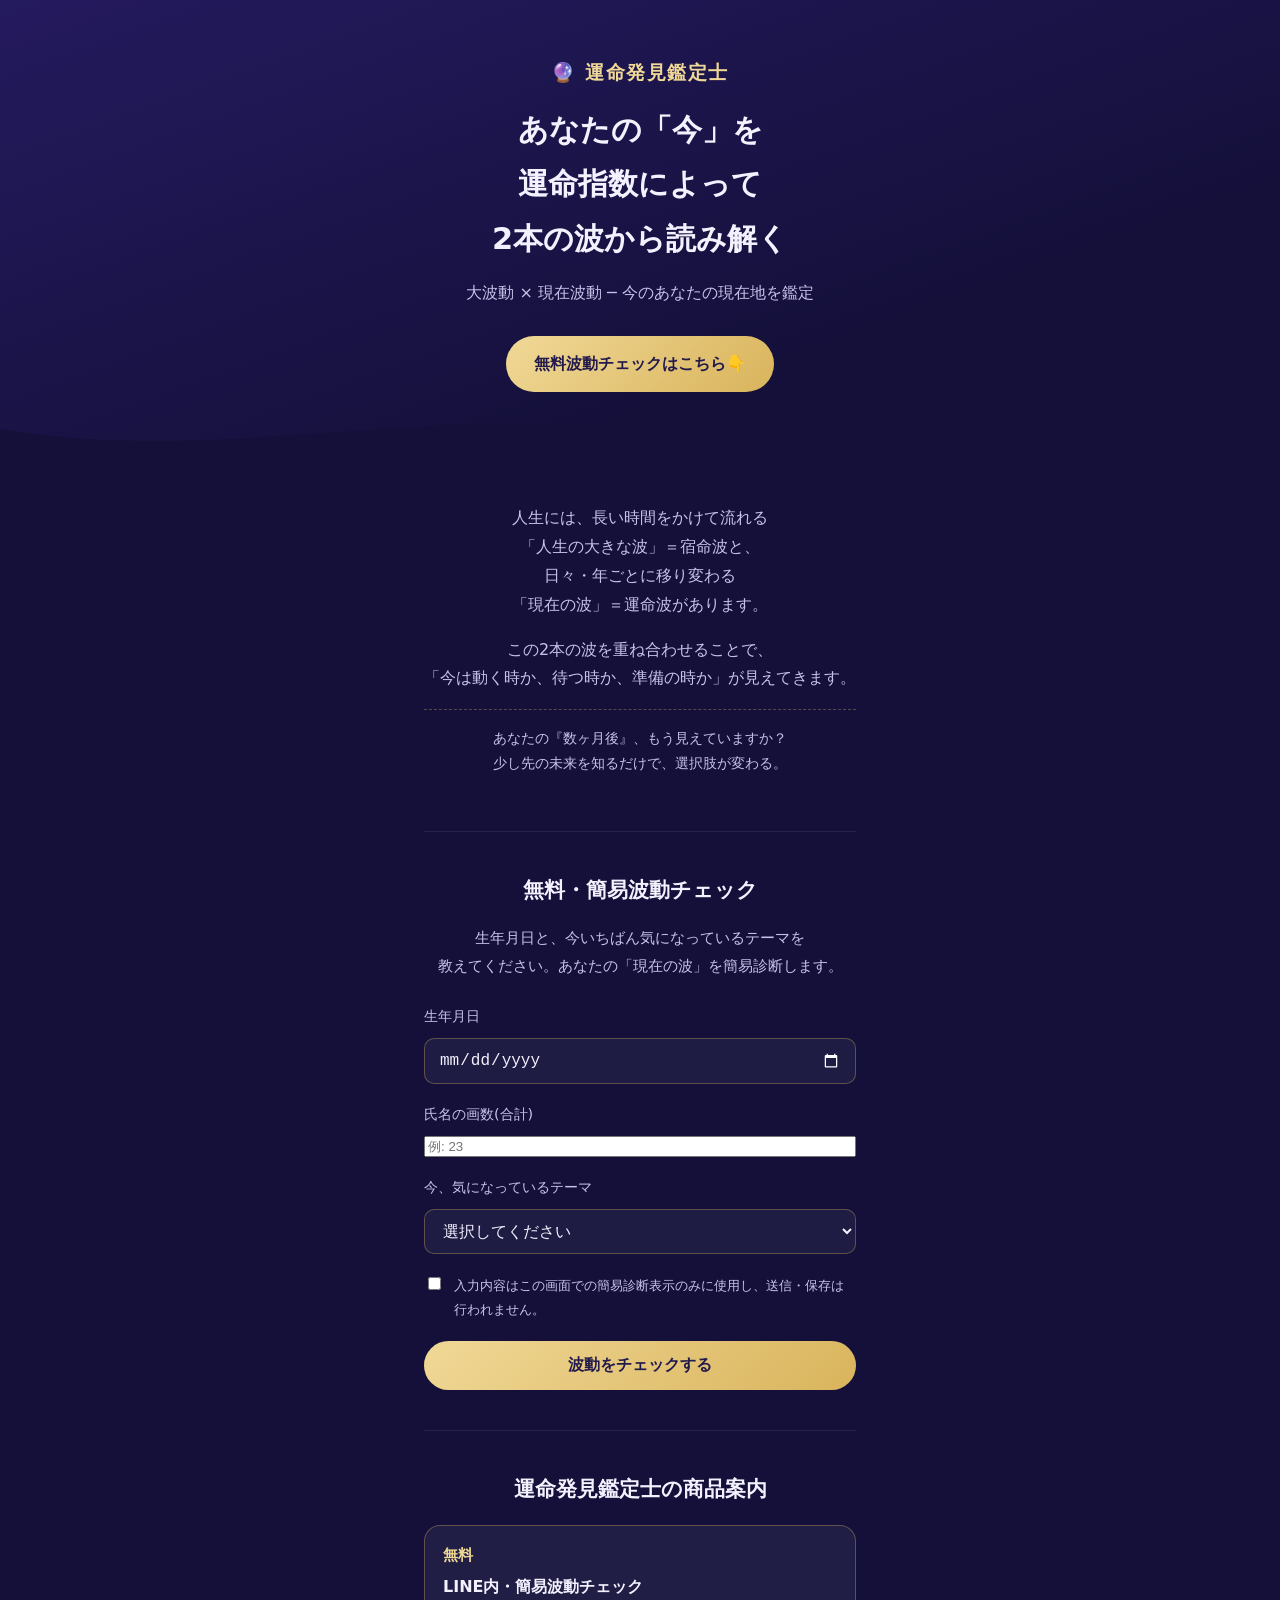
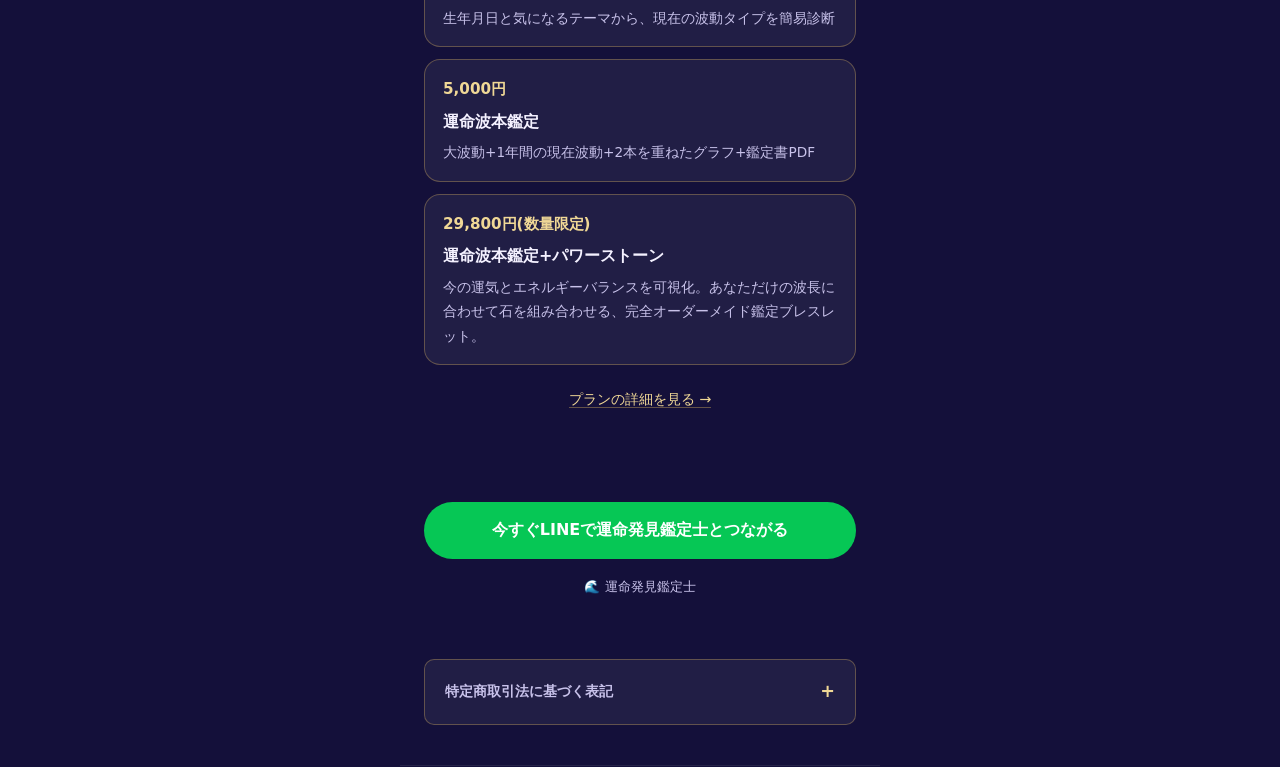
==== commit b977387f: "LPの表記を「運命波鑑定」から「運命波本鑑定」に統一 Co-Authored-By: Claude Sonnet 5 <noreply@anthropic.com> Claude-Session: h" ====
--- a/web/index.html
+++ b/web/index.html
@@ -112,12 +112,12 @@
       </li>
       <li>
         <span class="step-price">5,000円</span>
-        <span class="step-title">運命波鑑定</span>
+        <span class="step-title">運命波本鑑定</span>
         <span class="step-desc">大波動+1年間の現在波動+2本を重ねたグラフ+鑑定書PDF</span>
       </li>
       <li>
         <span class="step-price">29,800円(数量限定)</span>
-        <span class="step-title">運命波鑑定+パワーストーン</span>
+        <span class="step-title">運命波本鑑定+パワーストーン</span>
         <span class="step-desc">今の運気とエネルギーバランスを可視化。あなただけの波長に合わせて石を組み合わせる、完全オーダーメイド鑑定ブレスレット。</span>
       </li>
     </ol>
